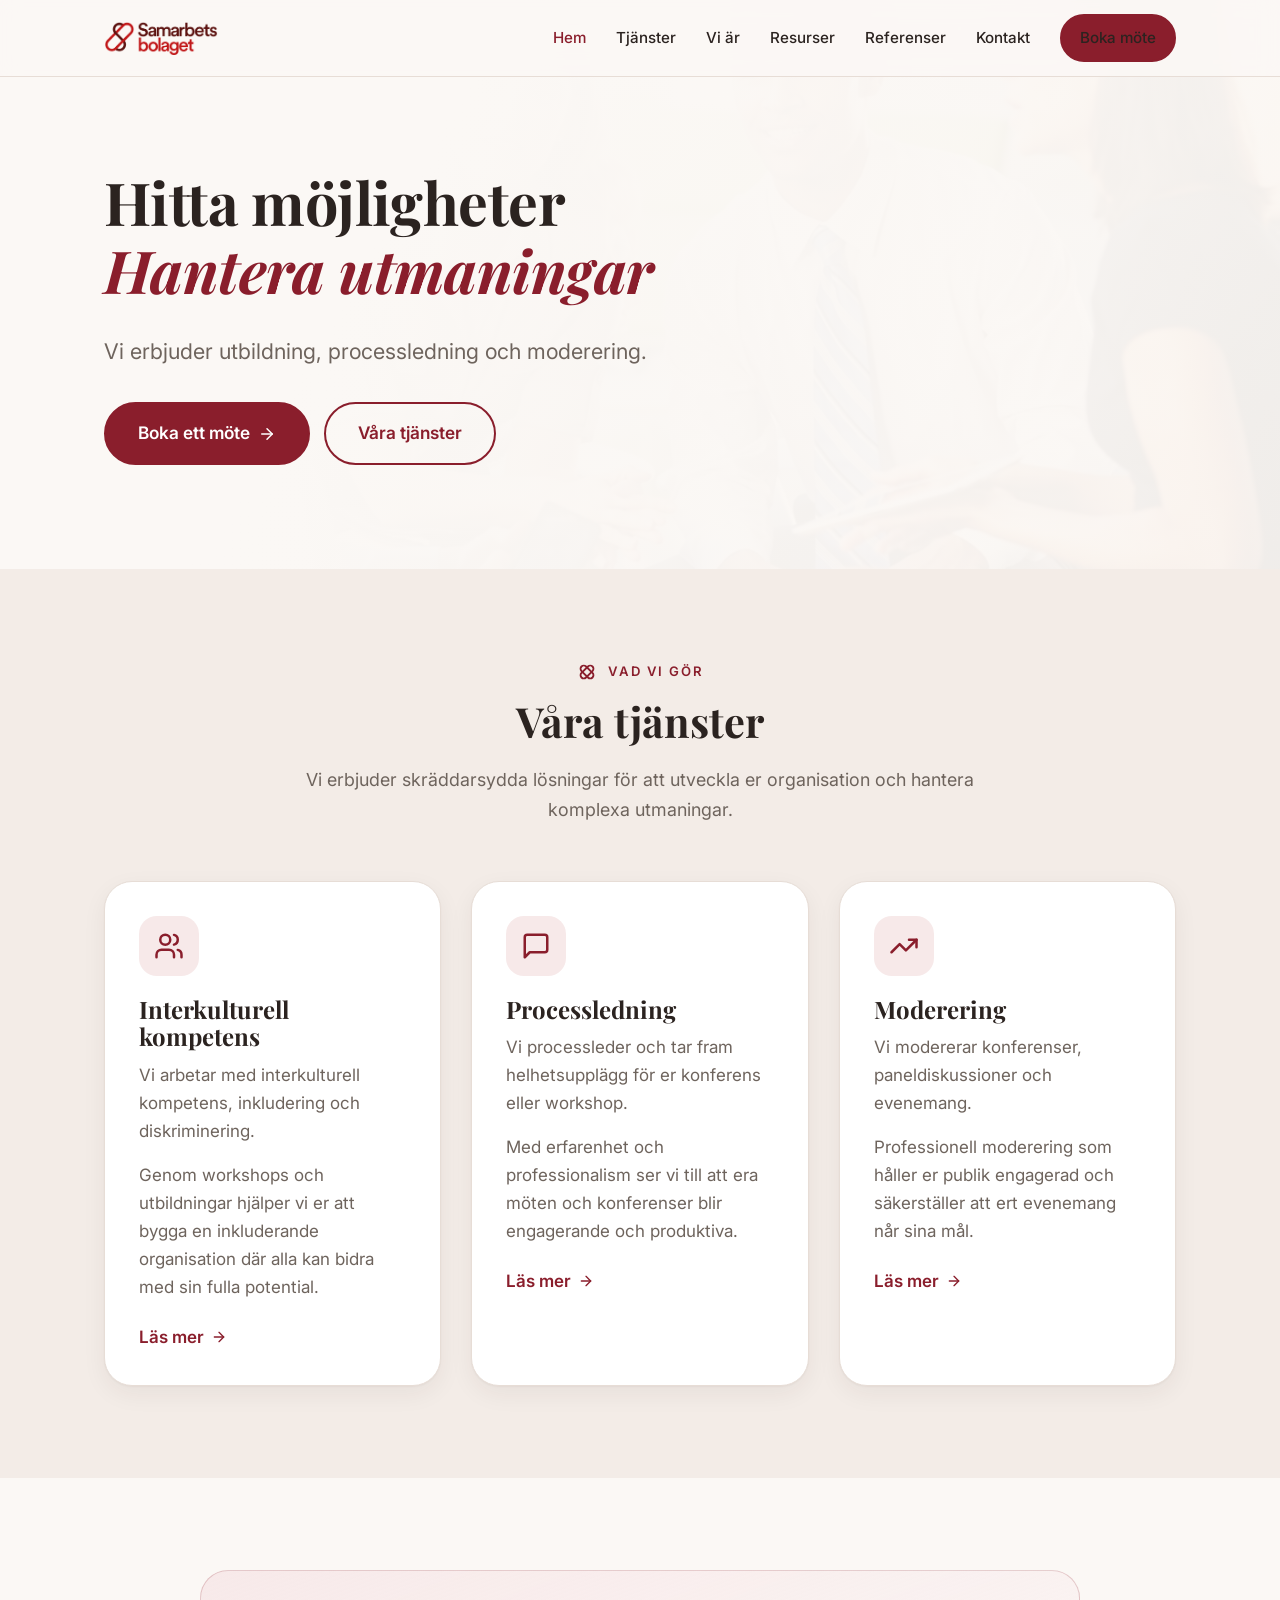
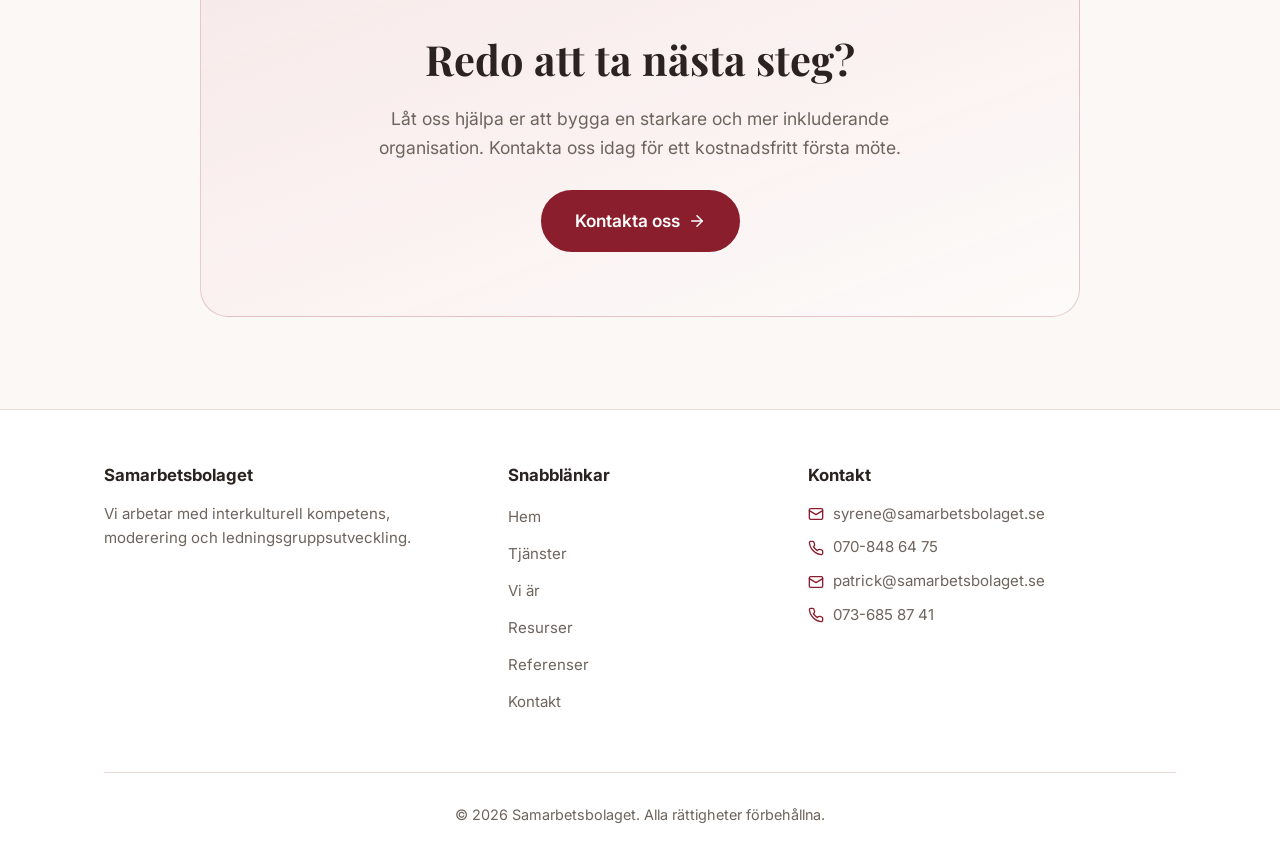
==== index.html @ 4d9203d0 "Add files via upload" ====
<!doctype html>
<html lang="sv">
<head>
  <meta charset="utf-8">
  <meta name="viewport" content="width=device-width, initial-scale=1">
  <title>Samarbetsbolaget – Utbildning i interkulturell kompetens och konflikthantering</title>
  <meta name="description" content="Samarbetsbolaget erbjuder utbildning, processledning och moderering inom interkulturell kompetens, mångfald och konflikthantering för organisationer i Sverige.">
  <link rel="canonical" href="https://samarbetsbolaget.se/">
  <meta property="og:type" content="website">
  <meta property="og:title" content="Samarbetsbolaget – interkulturell kompetens, processledning och moderering">
  <meta property="og:description" content="Utbildning, processledning och moderering inom interkulturell kompetens, mångfald och konflikthantering.">
  <meta property="og:url" content="https://samarbetsbolaget.se/">
  <meta property="og:image" content="https://samarbetsbolaget.se/hero-team.jpg">
  <meta property="og:locale" content="sv_SE">
  <meta name="twitter:card" content="summary_large_image">
  <link rel="icon" type="image/png" href="logo.png">
  <link rel="apple-touch-icon" href="logo.png">
  <link rel="preconnect" href="https://fonts.googleapis.com">
  <link rel="preconnect" href="https://fonts.gstatic.com" crossorigin>
  <link href="https://fonts.googleapis.com/css2?family=Inter:wght@300;400;500;600;700&family=Playfair+Display:ital,wght@0,600;0,700;1,600&display=swap" rel="stylesheet">
  <link rel="stylesheet" href="style.css">
  <script type="application/ld+json">
  {
    "@context": "https://schema.org",
    "@type": "ProfessionalService",
    "name": "Samarbetsbolaget AB",
    "url": "https://samarbetsbolaget.se/",
    "logo": "https://samarbetsbolaget.se/logo.png",
    "description": "Utbildning, processledning och moderering inom interkulturell kompetens, mångfald och konflikthantering.",
    "areaServed": "SE",
    "address": {
      "@type": "PostalAddress",
      "streetAddress": "Mellanvågsgatan 5",
      "postalCode": "421 33",
      "addressLocality": "Västra Frölunda",
      "addressCountry": "SE"
    },
    "founder": [
      { "@type": "Person", "name": "Syrene Hägelmark" },
      { "@type": "Person", "name": "Patrick Gruczkun" }
    ],
    "email": "patrick@samarbetsbolaget.se",
    "telephone": "+46736858741"
  }
  </script>
</head>
<body>

  <nav class="nav">
    <div class="container nav-inner">
      <a href="index.html" class="nav-logo" aria-label="Samarbetsbolaget – till startsidan">
        <img src="logo.png" alt="Samarbetsbolaget" width="2000" height="594">
      </a>
      <button class="nav-toggle" aria-label="Öppna meny" aria-expanded="false">
        <svg width="26" height="26" viewBox="0 0 24 24" fill="none" stroke="currentColor" stroke-width="2" stroke-linecap="round"><line x1="3" y1="6" x2="21" y2="6"/><line x1="3" y1="12" x2="21" y2="12"/><line x1="3" y1="18" x2="21" y2="18"/></svg>
      </button>
      <div class="nav-links">
        <a href="index.html" class="active">Hem</a>
        <a href="tjanster.html">Tjänster</a>
        <a href="vi-ar.html">Vi är</a>
        <a href="resurser.html">Resurser</a>
        <a href="referenser.html">Referenser</a>
        <a href="kontakt.html">Kontakt</a>
        <a href="kontakt.html" class="btn btn--sm">Boka möte</a>
      </div>
    </div>
  </nav>

  <header class="hero">
    <div class="hero-bg"><img src="hero-team.jpg" alt="" aria-hidden="true"></div>
    <div class="container">
      <div class="hero-copy">
        <h1>Hitta möjligheter<br><span>Hantera utmaningar</span></h1>
        <p class="lead">Vi erbjuder utbildning, processledning och moderering.</p>
        <div class="hero-actions">
          <a href="kontakt.html" class="btn btn--lg">Boka ett möte
            <svg class="ico" viewBox="0 0 24 24" fill="none" stroke="currentColor" stroke-width="2" stroke-linecap="round" stroke-linejoin="round"><path d="M5 12h14"/><path d="m12 5 7 7-7 7"/></svg>
          </a>
          <a href="tjanster.html" class="btn btn--lg btn--ghost">Våra tjänster</a>
        </div>
      </div>
    </div>
  </header>

  <main>
    <section class="section section--alt">
      <div class="container">
        <div class="section-head">
          <span class="eyebrow"><svg class="mark" viewBox="0 0 24 24" fill="none" aria-hidden="true"><rect x="3.5" y="8.5" width="17" height="7" rx="3.5" transform="rotate(45 12 12)" stroke="currentColor" stroke-width="2"/><rect x="3.5" y="8.5" width="17" height="7" rx="3.5" transform="rotate(-45 12 12)" stroke="currentColor" stroke-width="2"/></svg>Vad vi gör</span>
          <h2>Våra tjänster</h2>
          <p>Vi erbjuder skräddarsydda lösningar för att utveckla er organisation och hantera komplexa utmaningar.</p>
        </div>

        <div class="grid grid-3">
          <article class="card">
            <div class="chip"><svg viewBox="0 0 24 24" fill="none" stroke="currentColor" stroke-width="2" stroke-linecap="round" stroke-linejoin="round"><path d="M16 21v-2a4 4 0 0 0-4-4H6a4 4 0 0 0-4 4v2"/><circle cx="9" cy="7" r="4"/><path d="M22 21v-2a4 4 0 0 0-3-3.87"/><path d="M16 3.13a4 4 0 0 1 0 7.75"/></svg></div>
            <h3>Interkulturell kompetens</h3>
            <p class="card-desc">Vi arbetar med interkulturell kompetens, inkludering och diskriminering.</p>
            <p class="card-desc">Genom workshops och utbildningar hjälper vi er att bygga en inkluderande organisation där alla kan bidra med sin fulla potential.</p>
            <a href="tjanster.html" class="card-link">Läs mer
              <svg class="ico" viewBox="0 0 24 24" fill="none" stroke="currentColor" stroke-width="2" stroke-linecap="round" stroke-linejoin="round"><path d="M5 12h14"/><path d="m12 5 7 7-7 7"/></svg></a>
          </article>

          <article class="card">
            <div class="chip"><svg viewBox="0 0 24 24" fill="none" stroke="currentColor" stroke-width="2" stroke-linecap="round" stroke-linejoin="round"><path d="M21 15a2 2 0 0 1-2 2H7l-4 4V5a2 2 0 0 1 2-2h14a2 2 0 0 1 2 2z"/></svg></div>
            <h3>Processledning</h3>
            <p class="card-desc">Vi processleder och tar fram helhetsupplägg för er konferens eller workshop.</p>
            <p class="card-desc">Med erfarenhet och professionalism ser vi till att era möten och konferenser blir engagerande och produktiva.</p>
            <a href="tjanster.html" class="card-link">Läs mer
              <svg class="ico" viewBox="0 0 24 24" fill="none" stroke="currentColor" stroke-width="2" stroke-linecap="round" stroke-linejoin="round"><path d="M5 12h14"/><path d="m12 5 7 7-7 7"/></svg></a>
          </article>

          <article class="card">
            <div class="chip"><svg viewBox="0 0 24 24" fill="none" stroke="currentColor" stroke-width="2" stroke-linecap="round" stroke-linejoin="round"><path d="M22 7 13.5 15.5 8.5 10.5 2 17"/><path d="M16 7h6v6"/></svg></div>
            <h3>Moderering</h3>
            <p class="card-desc">Vi modererar konferenser, paneldiskussioner och evenemang.</p>
            <p class="card-desc">Professionell moderering som håller er publik engagerad och säkerställer att ert evenemang når sina mål.</p>
            <a href="tjanster.html" class="card-link">Läs mer
              <svg class="ico" viewBox="0 0 24 24" fill="none" stroke="currentColor" stroke-width="2" stroke-linecap="round" stroke-linejoin="round"><path d="M5 12h14"/><path d="m12 5 7 7-7 7"/></svg></a>
          </article>
        </div>
      </div>
    </section>

    <section class="section">
      <div class="container">
        <div class="cta">
          <h2>Redo att ta nästa steg?</h2>
          <p>Låt oss hjälpa er att bygga en starkare och mer inkluderande organisation. Kontakta oss idag för ett kostnadsfritt första möte.</p>
          <a href="kontakt.html" class="btn btn--lg">Kontakta oss
            <svg class="ico" viewBox="0 0 24 24" fill="none" stroke="currentColor" stroke-width="2" stroke-linecap="round" stroke-linejoin="round"><path d="M5 12h14"/><path d="m12 5 7 7-7 7"/></svg>
          </a>
        </div>
      </div>
    </section>
  </main>

  <footer class="footer">
    <div class="container">
      <div class="footer-grid">
        <div>
          <h4>Samarbetsbolaget</h4>
          <p>Vi arbetar med interkulturell kompetens, moderering och ledningsgruppsutveckling.</p>
        </div>
        <div>
          <h4>Snabblänkar</h4>
          <ul>
            <li><a href="index.html">Hem</a></li>
            <li><a href="tjanster.html">Tjänster</a></li>
            <li><a href="vi-ar.html">Vi är</a></li>
            <li><a href="resurser.html">Resurser</a></li>
            <li><a href="referenser.html">Referenser</a></li>
            <li><a href="kontakt.html">Kontakt</a></li>
          </ul>
        </div>
        <div>
          <h4>Kontakt</h4>
          <ul class="footer-contact">
            <li><svg viewBox="0 0 24 24" fill="none" stroke="currentColor" stroke-width="2" stroke-linecap="round" stroke-linejoin="round"><rect x="2" y="4" width="20" height="16" rx="2"/><path d="m22 7-10 6L2 7"/></svg><a href="mailto:syrene@samarbetsbolaget.se">syrene@samarbetsbolaget.se</a></li>
            <li><svg viewBox="0 0 24 24" fill="none" stroke="currentColor" stroke-width="2" stroke-linecap="round" stroke-linejoin="round"><path d="M22 16.92v3a2 2 0 0 1-2.18 2 19.79 19.79 0 0 1-8.63-3.07 19.5 19.5 0 0 1-6-6 19.79 19.79 0 0 1-3.07-8.67A2 2 0 0 1 4.11 2h3a2 2 0 0 1 2 1.72c.13.96.36 1.9.7 2.81a2 2 0 0 1-.45 2.11L8.09 9.91a16 16 0 0 0 6 6l1.27-1.27a2 2 0 0 1 2.11-.45c.9.34 1.85.57 2.81.7A2 2 0 0 1 22 16.92z"/></svg><a href="tel:+46708486475">070-848 64 75</a></li>
            <li><svg viewBox="0 0 24 24" fill="none" stroke="currentColor" stroke-width="2" stroke-linecap="round" stroke-linejoin="round"><rect x="2" y="4" width="20" height="16" rx="2"/><path d="m22 7-10 6L2 7"/></svg><a href="mailto:patrick@samarbetsbolaget.se">patrick@samarbetsbolaget.se</a></li>
            <li><svg viewBox="0 0 24 24" fill="none" stroke="currentColor" stroke-width="2" stroke-linecap="round" stroke-linejoin="round"><path d="M22 16.92v3a2 2 0 0 1-2.18 2 19.79 19.79 0 0 1-8.63-3.07 19.5 19.5 0 0 1-6-6 19.79 19.79 0 0 1-3.07-8.67A2 2 0 0 1 4.11 2h3a2 2 0 0 1 2 1.72c.13.96.36 1.9.7 2.81a2 2 0 0 1-.45 2.11L8.09 9.91a16 16 0 0 0 6 6l1.27-1.27a2 2 0 0 1 2.11-.45c.9.34 1.85.57 2.81.7A2 2 0 0 1 22 16.92z"/></svg><a href="tel:+46736858741">073-685 87 41</a></li>
          </ul>
        </div>
      </div>
      <div class="footer-bottom">© <span id="year">2026</span> Samarbetsbolaget. Alla rättigheter förbehållna.</div>
    </div>
  </footer>

  <script src="script.js"></script>
</body>
</html>
---- style.css ----
/* =========================================================================
   Samarbetsbolaget – delat stilblad
   Byt accentfärg på EN rad: --primary nedan.
   ========================================================================= */

:root {
  /* --- Färg: byt --primary för att testa ny accent --- */
  --primary: #8a1e2c;          /* loggans mörkröda */
  --primary-strong: #6d1622;   /* mörkare vid hover */
  --primary-wash: #f7e9e9;     /* mycket ljus röd ton (ikonplattor, CTA) */
  --accent-bright: #d42836;    /* loggans klarröda – används mycket sparsamt */

  --bg: #fbf8f5;               /* varm off-white */
  --bg-alt: #f3ece7;           /* varm sektionston */
  --card: #ffffff;
  --ink: #2b2320;              /* rubriker och brödtext */
  --muted: #6e645d;            /* dämpad text */
  --border: #e7ddd6;

  --font-display: 'Playfair Display', Georgia, 'Times New Roman', serif;
  --font-body: 'Inter', system-ui, -apple-system, 'Segoe UI', sans-serif;

  --maxw: 1120px;
  --radius: 16px;
  --radius-lg: 28px;
  --shadow: 0 1px 2px rgba(43, 35, 32, .04), 0 8px 24px rgba(43, 35, 32, .06);
  --shadow-lg: 0 12px 40px rgba(43, 35, 32, .12);
}

*, *::before, *::after { box-sizing: border-box; }

html { scroll-behavior: smooth; }

body {
  margin: 0;
  background: var(--bg);
  color: var(--ink);
  font-family: var(--font-body);
  font-size: 17px;
  line-height: 1.65;
  -webkit-font-smoothing: antialiased;
  text-rendering: optimizeLegibility;
}

img { max-width: 100%; display: block; }

a { color: var(--primary); text-decoration: none; transition: color .2s ease; }
a:hover { color: var(--primary-strong); }

h1, h2, h3, h4 { font-family: var(--font-display); color: var(--ink); line-height: 1.15; margin: 0 0 .5em; font-weight: 700; }
h1 { font-size: clamp(2.3rem, 5vw, 3.7rem); letter-spacing: -.01em; }
h2 { font-size: clamp(1.8rem, 3.4vw, 2.6rem); }
h3 { font-size: 1.5rem; }
p { margin: 0 0 1rem; }

.container { width: 100%; max-width: var(--maxw); margin: 0 auto; padding: 0 24px; }

/* Fokus – tillgänglighet */
:focus-visible { outline: 3px solid var(--primary); outline-offset: 2px; border-radius: 4px; }

/* =========================== Signaturmärke (loggans öglor) ============= */
.mark { display: inline-block; width: 30px; height: 30px; color: var(--primary); }
.eyebrow {
  display: inline-flex; align-items: center; gap: 10px;
  font-family: var(--font-body); font-weight: 600; font-size: .82rem;
  letter-spacing: .14em; text-transform: uppercase; color: var(--primary);
  margin-bottom: 14px;
}
.eyebrow .mark { width: 22px; height: 22px; }

/* =========================== Navigering =============================== */
.nav {
  position: fixed; inset: 0 0 auto 0; z-index: 50;
  background: rgba(251, 248, 245, .88);
  backdrop-filter: saturate(140%) blur(10px);
  border-bottom: 1px solid var(--border);
}
.nav-inner { display: flex; align-items: center; justify-content: space-between; height: 76px; }
.nav-logo img { height: 34px; width: auto; }
.nav-links { display: flex; align-items: center; gap: 30px; }
.nav-links a { color: var(--ink); font-size: .95rem; font-weight: 500; }
.nav-links a:hover, .nav-links a.active { color: var(--primary); }
.nav-toggle { display: none; background: none; border: 0; color: var(--ink); cursor: pointer; padding: 8px; }

.btn {
  display: inline-flex; align-items: center; gap: 8px;
  font-family: var(--font-body); font-weight: 600; font-size: 1rem;
  padding: 13px 26px; border-radius: 999px; border: 2px solid var(--primary);
  background: var(--primary); color: #fff; cursor: pointer;
  transition: background .2s ease, border-color .2s ease, transform .05s ease;
}
.btn:hover { background: var(--primary-strong); border-color: var(--primary-strong); color: #fff; }
.btn:active { transform: translateY(1px); }
.btn--ghost { background: transparent; color: var(--primary); }
.btn--ghost:hover { background: var(--primary-wash); color: var(--primary-strong); }
.btn--sm { padding: 9px 18px; font-size: .9rem; }
.btn--lg { padding: 15px 32px; font-size: 1.08rem; }
.btn[disabled] { opacity: .55; cursor: not-allowed; }
.btn .ico { width: 18px; height: 18px; }

/* =========================== Sektioner ================================ */
.section { padding: 92px 0; }
.section--alt { background: var(--bg-alt); }
.section--wash { background: linear-gradient(160deg, var(--primary-wash), var(--bg) 60%); }
.section-head { max-width: 720px; margin: 0 auto 56px; text-align: center; }
.section-head p { color: var(--muted); font-size: 1.12rem; }

.lead { font-size: clamp(1.1rem, 2vw, 1.35rem); color: var(--muted); line-height: 1.6; }

/* =========================== Hero ===================================== */
.hero { position: relative; padding: 168px 0 104px; overflow: hidden; }
.hero-bg { position: absolute; inset: 0; z-index: 0; }
.hero-bg img { width: 100%; height: 100%; object-fit: cover; opacity: .16; }
.hero-bg::after { content: ""; position: absolute; inset: 0; background: linear-gradient(120deg, var(--bg) 32%, rgba(251,248,245,.72)); }
.hero .container { position: relative; z-index: 1; }
.hero-copy { max-width: 760px; }
.hero h1 span { color: var(--primary); font-style: italic; }
.hero .lead { margin: 20px 0 34px; }
.hero-actions { display: flex; flex-wrap: wrap; gap: 14px; }

.page-hero { padding: 150px 0 72px; text-align: center; }
.page-hero .container { max-width: 800px; }
.page-hero h1 span { color: var(--primary); font-style: italic; }
.page-hero p { margin-top: 14px; }

/* =========================== Kort-rutnät ============================== */
.grid { display: grid; gap: 30px; }
.grid-3 { grid-template-columns: repeat(3, 1fr); }
.grid-2 { grid-template-columns: repeat(2, 1fr); }

.card {
  background: var(--card); border: 1px solid var(--border); border-radius: var(--radius-lg);
  padding: 34px; box-shadow: var(--shadow); transition: box-shadow .25s ease, transform .25s ease, border-color .25s ease;
}
.card:hover { box-shadow: var(--shadow-lg); transform: translateY(-3px); border-color: rgba(138,30,44,.35); }
.card h3 { margin-bottom: 10px; }
.card-desc { color: var(--muted); }

.chip {
  width: 60px; height: 60px; border-radius: 18px; background: var(--primary-wash);
  display: grid; place-items: center; margin-bottom: 20px; color: var(--primary);
}
.chip svg { width: 30px; height: 30px; }

.card-link { display: inline-flex; align-items: center; gap: 7px; font-weight: 600; margin-top: 6px; }
.card-link .ico { width: 16px; height: 16px; transition: transform .2s ease; }
.card-link:hover .ico { transform: translateX(3px); }

/* Badge (GRATIS / Kommer snart) */
.badge { position: absolute; top: 18px; right: 18px; font-size: .78rem; font-weight: 700; padding: 5px 13px; border-radius: 999px; }
.badge--free { background: #1a7a44; color: #fff; }
.badge--soon { background: var(--primary); color: #fff; }
.card.pos { position: relative; overflow: hidden; }

/* =========================== CTA-block =============================== */
.cta {
  max-width: 880px; margin: 0 auto; text-align: center;
  background: linear-gradient(160deg, var(--primary-wash), rgba(255,255,255,.4));
  border: 1px solid rgba(138,30,44,.2); border-radius: var(--radius-lg);
  padding: 64px 40px;
}
.cta p { color: var(--muted); font-size: 1.1rem; max-width: 560px; margin: 0 auto 28px; }

/* =========================== Tjänste-block ========================== */
.service { border: 3px solid var(--primary); border-radius: 40px; padding: 44px; background: var(--card); margin-bottom: 48px; transition: box-shadow .25s ease; }
.service:hover { box-shadow: var(--shadow-lg); }
.service-row { display: grid; grid-template-columns: 1fr 1fr; gap: 40px; align-items: center; }
.service-media { aspect-ratio: 1/1; border-radius: 50%; overflow: hidden; border: 4px solid rgba(138,30,44,.18); }
.service-media img { width: 100%; height: 100%; object-fit: cover; }
.service.rev .service-media { order: 2; }
.service h2 { margin-bottom: 12px; }
.service-tagline { font-weight: 600; font-size: 1.12rem; margin-bottom: 10px; }
.service-desc { color: var(--muted); margin-bottom: 22px; }

/* =========================== Läs mer (native details) =============== */
.more { margin: 4px 0 24px; }
.more > summary {
  list-style: none; cursor: pointer; display: inline-flex; align-items: center; gap: 8px;
  color: var(--primary); font-weight: 600; padding: 6px 0;
}
.more > summary::-webkit-details-marker { display: none; }
.more > summary .chev { width: 20px; height: 20px; transition: transform .2s ease; }
.more[open] > summary .chev { transform: rotate(180deg); }
.more .label-close { display: none; }
.more[open] .label-open { display: none; }
.more[open] .label-close { display: inline; }
.more-body { margin-top: 20px; padding: 26px; background: var(--bg-alt); border-radius: var(--radius); }
.more-body > *:last-child { margin-bottom: 0; }
.more-body h4 { display: flex; align-items: baseline; gap: 8px; font-family: var(--font-body); font-weight: 700; font-size: 1.15rem; margin: 22px 0 10px; }
.more-body h4 .dot { color: var(--primary); }
.more-body ul, .more-body ol { padding-left: 0; list-style: none; margin: 0 0 12px; }
.more-body li { position: relative; padding-left: 22px; margin-bottom: 8px; color: var(--muted); }
.more-body ul li::before { content: "•"; position: absolute; left: 4px; color: var(--primary); font-weight: 700; }
.more-body ol { counter-reset: step; }
.more-body ol > li { padding-left: 0; margin-bottom: 14px; color: var(--muted); }
.more-body ol > li strong { color: var(--ink); }
.more-body .sub { font-size: .95rem; }
.more-body .callout { background: var(--primary-wash); border-left: 4px solid var(--primary); border-radius: 8px; padding: 18px 20px; }
.more-body em { color: var(--ink); }

/* =========================== Team (Vi är) ========================== */
.team { display: grid; grid-template-columns: 1fr 1fr; gap: 30px; max-width: 980px; margin: 0 auto; }
.person { background: var(--card); border: 1px solid var(--border); border-radius: var(--radius-lg); overflow: hidden; box-shadow: var(--shadow); }
.person-photo { height: 280px; overflow: hidden; }
.person-photo img { width: 100%; height: 100%; object-fit: cover; }
.person-body { padding: 34px; }
.person .role { color: var(--primary); font-weight: 600; margin: 4px 0 16px; }
.person-intro { color: var(--muted); }
.contact-lines { display: flex; flex-direction: column; gap: 12px; padding-top: 22px; margin-top: 8px; border-top: 1px solid var(--border); }
.contact-lines a { display: flex; align-items: center; gap: 12px; color: var(--muted); font-weight: 500; }
.contact-lines a:hover { color: var(--primary); }
.contact-lines svg { width: 18px; height: 18px; color: var(--primary); flex: none; }
.tags { display: flex; flex-wrap: wrap; gap: 8px; margin: 4px 0 8px; }
.tag { background: var(--primary-wash); color: var(--primary); font-size: .85rem; font-weight: 600; padding: 5px 13px; border-radius: 999px; }

.panel { background: var(--card); border: 1px solid rgba(138,30,44,.14); border-radius: var(--radius-lg); padding: 40px; box-shadow: var(--shadow); max-width: 820px; margin: 0 auto; }
.panel--center { text-align: center; }

/* =========================== Referenser ============================ */
.quote-grid { display: grid; grid-template-columns: 1fr 1fr; gap: 30px; max-width: 1040px; margin: 0 auto; }
.quote-card { background: var(--card); border: 1px solid var(--border); border-radius: var(--radius-lg); padding: 34px; box-shadow: var(--shadow); transition: box-shadow .25s ease, transform .25s ease; }
.quote-card:hover { box-shadow: var(--shadow-lg); transform: translateY(-2px); }
.quote-mark { width: 54px; height: 54px; border-radius: 50%; background: var(--primary-wash); display: grid; place-items: center; color: var(--primary); margin-bottom: 18px; }
.quote-mark svg { width: 28px; height: 28px; }
.quote-text { font-style: italic; color: var(--muted); margin-bottom: 20px; }
.quote-by { padding-top: 16px; border-top: 1px solid var(--border); }
.quote-by strong { color: var(--ink); }
.quote-by span { display: block; font-size: .9rem; color: var(--muted); }

.client-grid { display: grid; grid-template-columns: repeat(4, 1fr); gap: 14px; max-width: 900px; margin: 0 auto; }
.client { background: var(--card); border: 1px solid var(--border); border-radius: 12px; padding: 16px; text-align: center; font-size: .9rem; transition: border-color .2s ease, background .2s ease; }
.client:hover { border-color: var(--primary); background: var(--primary-wash); }

/* =========================== Kontakt ============================== */
.contact-layout { display: grid; grid-template-columns: 2fr 1fr; gap: 30px; max-width: 1040px; margin: 0 auto; align-items: start; }
.form-card { background: var(--card); border: 1px solid var(--border); border-radius: var(--radius-lg); padding: 36px; box-shadow: var(--shadow); }
.field { margin-bottom: 20px; }
.field label { display: block; font-weight: 600; font-size: .92rem; margin-bottom: 7px; }
.field input, .field select, .field textarea {
  width: 100%; font-family: var(--font-body); font-size: 1rem; color: var(--ink);
  background: var(--bg); border: 1px solid var(--border); border-radius: 12px; padding: 12px 14px;
  transition: border-color .2s ease, box-shadow .2s ease;
}
.field input:focus, .field select:focus, .field textarea:focus { outline: none; border-color: var(--primary); box-shadow: 0 0 0 3px rgba(138,30,44,.14); }
.field textarea { resize: vertical; min-height: 140px; }
.hp { position: absolute; left: -9999px; }
.info-card { background: var(--card); border: 1px solid var(--border); border-radius: var(--radius); padding: 26px; box-shadow: var(--shadow); margin-bottom: 20px; }
.info-card h3 { font-size: 1.2rem; margin-bottom: 14px; }
.info-row { display: flex; gap: 12px; margin-bottom: 14px; }
.info-row:last-child { margin-bottom: 0; }
.info-row svg { width: 20px; height: 20px; color: var(--primary); flex: none; margin-top: 3px; }
.info-row .lbl { font-size: .82rem; color: var(--muted); margin-bottom: 2px; }

/* =========================== Footer =============================== */
.footer { background: var(--card); border-top: 1px solid var(--border); }
.footer-grid { display: grid; grid-template-columns: 1.4fr 1fr 1.4fr; gap: 36px; padding: 56px 0 0; }
.footer h4 { font-family: var(--font-body); font-size: 1.05rem; font-weight: 700; margin-bottom: 16px; }
.footer p, .footer a { color: var(--muted); font-size: .94rem; }
.footer ul { list-style: none; margin: 0; padding: 0; }
.footer li { margin-bottom: 9px; }
.footer a:hover { color: var(--primary); }
.footer-contact li { display: flex; align-items: center; gap: 9px; }
.footer-contact svg { width: 16px; height: 16px; color: var(--primary); flex: none; }
.footer-bottom { text-align: center; padding: 30px 0; margin-top: 48px; border-top: 1px solid var(--border); color: var(--muted); font-size: .9rem; }

/* =========================== Responsivt =========================== */
@media (max-width: 860px) {
  .nav-links { display: none; }
  .nav-links.open {
    display: flex; flex-direction: column; align-items: flex-start; gap: 4px;
    position: absolute; top: 76px; left: 0; right: 0; padding: 16px 24px 24px;
    background: var(--bg); border-bottom: 1px solid var(--border);
  }
  .nav-links.open a { padding: 10px 0; width: 100%; }
  .nav-toggle { display: inline-flex; }
  .grid-3, .grid-2, .team, .quote-grid, .contact-layout { grid-template-columns: 1fr; }
  .service-row { grid-template-columns: 1fr; gap: 26px; }
  .service.rev .service-media { order: 0; }
  .service-media { max-width: 340px; margin: 0 auto; }
  .client-grid { grid-template-columns: repeat(2, 1fr); }
  .footer-grid { grid-template-columns: 1fr; gap: 30px; }
  .section { padding: 68px 0; }
  .hero { padding: 140px 0 76px; }
}

@media (prefers-reduced-motion: reduce) {
  * { scroll-behavior: auto !important; transition: none !important; animation: none !important; }
}
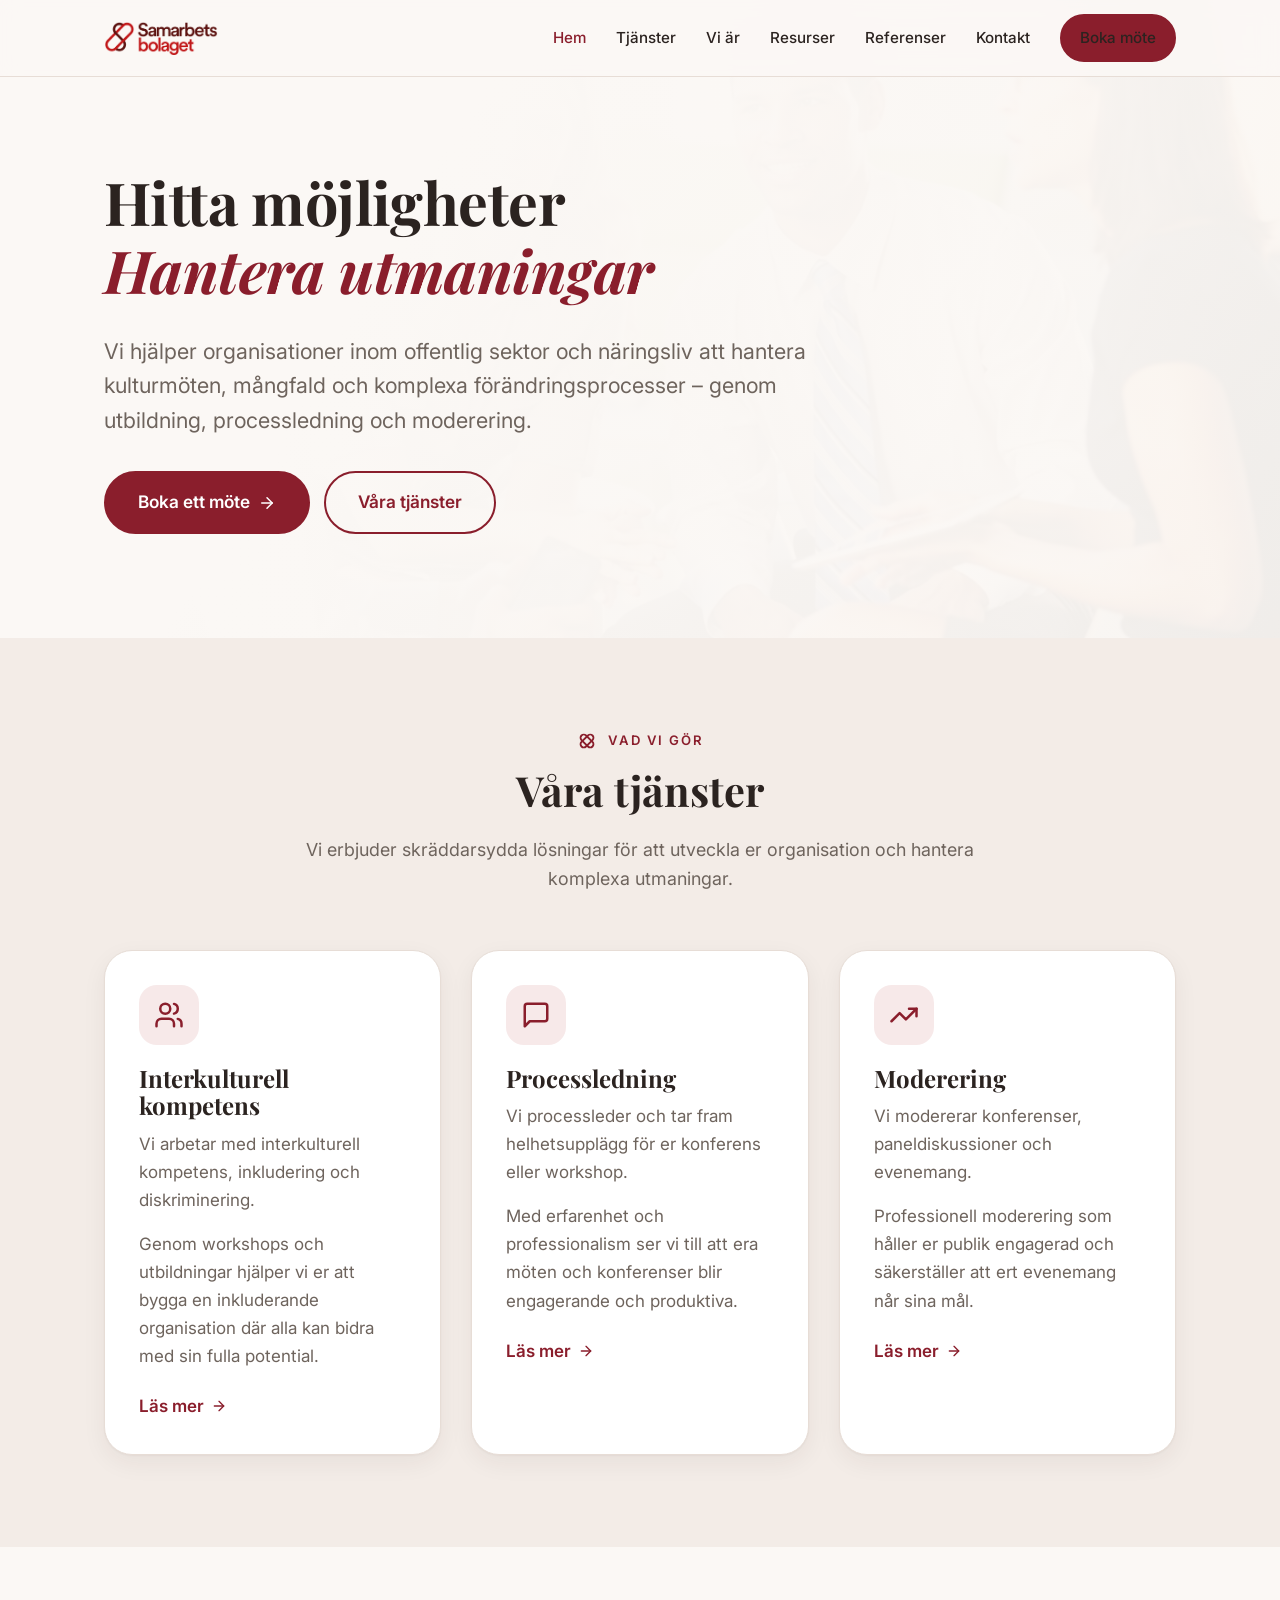
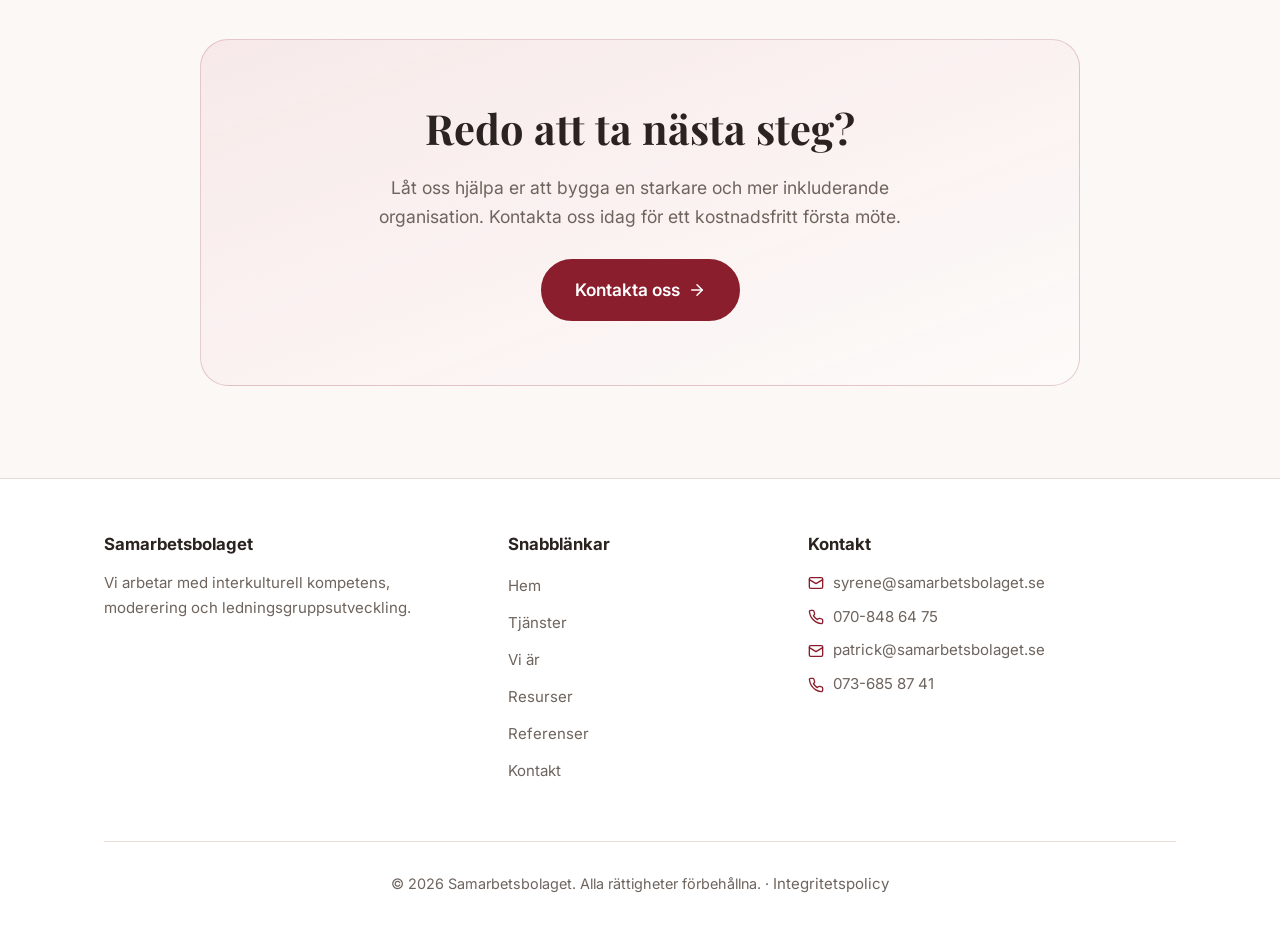
==== commit ebcab883: "Add files via upload" ====
--- a/index.html
+++ b/index.html
@@ -4,11 +4,11 @@
   <meta charset="utf-8">
   <meta name="viewport" content="width=device-width, initial-scale=1">
   <title>Samarbetsbolaget – Utbildning i interkulturell kompetens och konflikthantering</title>
-  <meta name="description" content="Samarbetsbolaget erbjuder utbildning, processledning och moderering inom interkulturell kompetens, mångfald och konflikthantering för organisationer i Sverige.">
+  <meta name="description" content="Samarbetsbolaget hjälper organisationer inom offentlig sektor och näringsliv att hantera kulturmöten, mångfald och komplexa förändringsprocesser – genom utbildning, processledning och moderering.">
   <link rel="canonical" href="https://samarbetsbolaget.se/">
   <meta property="og:type" content="website">
   <meta property="og:title" content="Samarbetsbolaget – interkulturell kompetens, processledning och moderering">
-  <meta property="og:description" content="Utbildning, processledning och moderering inom interkulturell kompetens, mångfald och konflikthantering.">
+  <meta property="og:description" content="Vi hjälper organisationer inom offentlig sektor och näringsliv att hantera kulturmöten, mångfald och komplexa förändringsprocesser – genom utbildning, processledning och moderering.">
   <meta property="og:url" content="https://samarbetsbolaget.se/">
   <meta property="og:image" content="https://samarbetsbolaget.se/hero-team.jpg">
   <meta property="og:locale" content="sv_SE">
@@ -71,7 +71,7 @@
     <div class="container">
       <div class="hero-copy">
         <h1>Hitta möjligheter<br><span>Hantera utmaningar</span></h1>
-        <p class="lead">Vi erbjuder utbildning, processledning och moderering.</p>
+        <p class="lead">Vi hjälper organisationer inom offentlig sektor och näringsliv att hantera kulturmöten, mångfald och komplexa förändringsprocesser – genom utbildning, processledning och moderering.</p>
         <div class="hero-actions">
           <a href="kontakt.html" class="btn btn--lg">Boka ett möte
             <svg class="ico" viewBox="0 0 24 24" fill="none" stroke="currentColor" stroke-width="2" stroke-linecap="round" stroke-linejoin="round"><path d="M5 12h14"/><path d="m12 5 7 7-7 7"/></svg>
@@ -163,7 +163,7 @@
           </ul>
         </div>
       </div>
-      <div class="footer-bottom">© <span id="year">2026</span> Samarbetsbolaget. Alla rättigheter förbehållna.</div>
+      <div class="footer-bottom">© <span id="year">2026</span> Samarbetsbolaget. Alla rättigheter förbehållna. &middot; <a href="integritetspolicy.html">Integritetspolicy</a></div>
     </div>
   </footer>
 
--- a/style.css
+++ b/style.css
@@ -164,7 +164,7 @@
 /* =========================== Tjänste-block ========================== */
 .service { border: 3px solid var(--primary); border-radius: 40px; padding: 44px; background: var(--card); margin-bottom: 48px; transition: box-shadow .25s ease; }
 .service:hover { box-shadow: var(--shadow-lg); }
-.service-row { display: grid; grid-template-columns: 1fr 1fr; gap: 40px; align-items: center; }
+.service-row { display: grid; grid-template-columns: 1fr 1fr; gap: 40px; align-items: start; }
 .service-media { aspect-ratio: 1/1; border-radius: 50%; overflow: hidden; border: 4px solid rgba(138,30,44,.18); }
 .service-media img { width: 100%; height: 100%; object-fit: cover; }
 .service.rev .service-media { order: 2; }
@@ -286,3 +286,18 @@
 @media (prefers-reduced-motion: reduce) {
   * { scroll-behavior: auto !important; transition: none !important; animation: none !important; }
 }
+
+/* Integritetsnotis vid formulär */
+.form-note { margin-top: 16px; font-size: .85rem; color: var(--muted); line-height: 1.5; }
+.form-note a { font-weight: 600; }
+
+/* Textsida (integritetspolicy m.m.) */
+.prose { max-width: 760px; margin: 0 auto; }
+.prose h2 { font-size: 1.4rem; margin: 36px 0 12px; }
+.prose h2:first-of-type { margin-top: 0; }
+.prose p { color: var(--ink); margin-bottom: 14px; }
+.prose ul { margin: 0 0 16px; padding-left: 0; list-style: none; }
+.prose li { position: relative; padding-left: 22px; margin-bottom: 8px; color: var(--ink); }
+.prose li::before { content: "•"; position: absolute; left: 4px; color: var(--primary); font-weight: 700; }
+.prose .muted { color: var(--muted); font-size: .92rem; }
+.prose a { font-weight: 600; }
